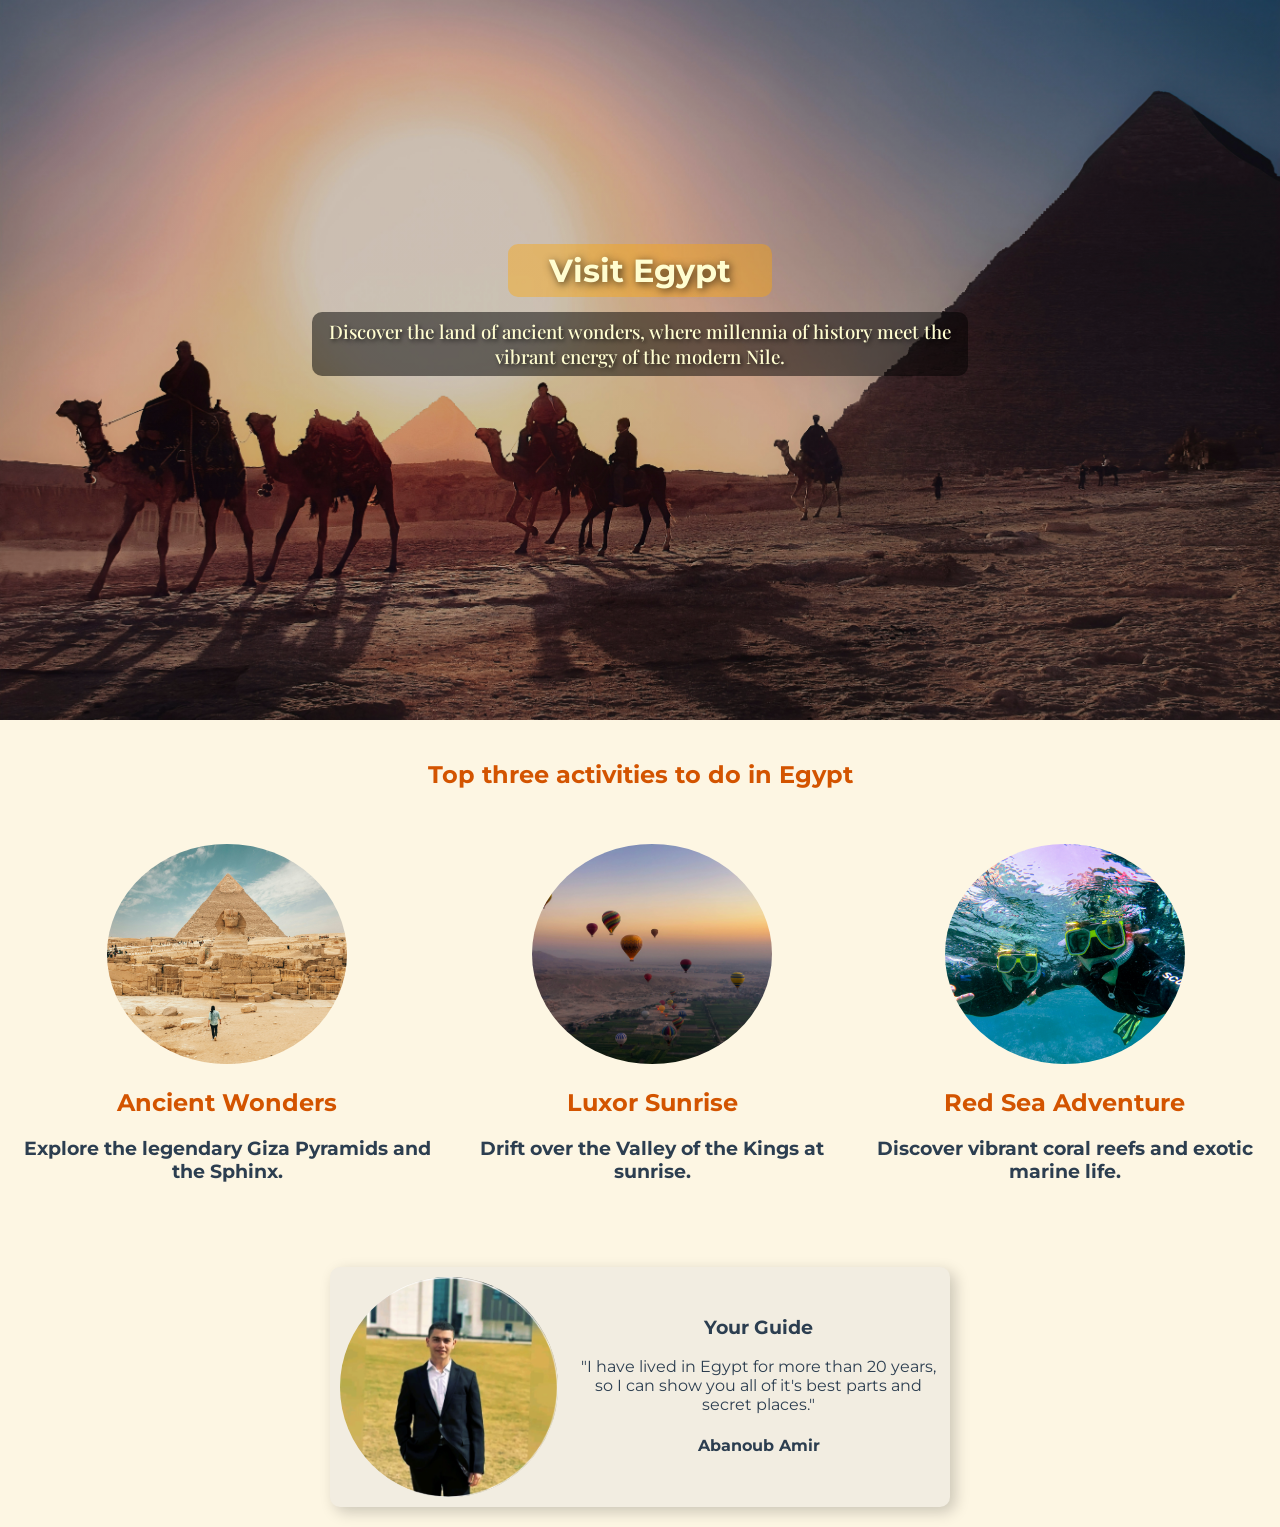
==== index.html @ 7bef9338 "Posted my project" ====
<!doctype html>
<html lang="en">

    <head>
        <meta charset="UTF-8">
        <meta name="viewport" content="width=device-width, initial-scale=1.0">
        <meta name="description" content="Discover the beauty of Egypt with local guide Abanoub Amir.">
        <link rel="stylesheet" href="css/styles.css">
        <title>Explore Egypt | Local Travel Guide</title>
    </head>

    <body>

        <div id="hero">
            <div id="content-wrapper">
                <h1 id="hero-title">Visit Egypt</h1>
                <h3 id="hero-subtitle">Discover the land of ancient wonders, where millennia of history meet the vibrant energy of the modern Nile.</h3>
            </div>
        </div>

     
        <div id="activities">
            <h2 id="activities-header">Top three activities to do in Egypt</h2>

            <div id="activities-wrapper">
                <div class="activity-card">
                    <img class="img" src="images/pyramids.jpg" alt="Pyramids of Giza">
                    <h2>Ancient Wonders</h2>
                    <h3>Explore the legendary Giza Pyramids and the Sphinx.</h3>
                </div>

                <div class="activity-card">
                    <img class="img" src="images/hot-ballon.jpg" alt="Hot air ballon flying in the sky of Aswan">
                    <h2>Luxor Sunrise</h2>
                    <h3>Drift over the Valley of the Kings at sunrise.</h3>
                </div>

                <div class="activity-card">
                    <img class="img" src="images/snorkling.jpg" alt="Two people snorkling in dahab Egypt">
                    <h2>Red Sea Adventure</h2>
                    <h3>Discover vibrant coral reefs and exotic marine life.</h3>
                </div>
            </div>
        </div>

        <div id="profile-card">
            <img class="img" src="images/Abanoub Amir.png" alt="Personal Photo">
            <div id="guide-box">
                <h3>Your Guide</h3>
                <p>"I have lived in Egypt for more than 20 years, so I can show you all of it's best parts and secret places."</p>
                <h4>Abanoub Amir</h4>
            </div>
        </div>

    </body>
</html>
---- css/styles.css ----
@font-face {
        font-family: Montserrat;
        src: url(../fonts/Montserrat/Montserrat-VariableFont_wght.ttf);
    }

    @font-face {
        font-family: Playfair;
        src: url(../fonts/Playfair_Display/PlayfairDisplay-VariableFont_wght.ttf);
    }

    body {
        margin: 0px;
        font-family: Montserrat;
        color: #2C3E50;
        background-color: #FDF6E3;
    }

    h2 {
        color: #D35400; 
    }


    #hero {
        background: linear-gradient(rgba(0, 0, 0, 0.2), rgba(0, 0, 0, 0.2)), url(../images/Egypt.jpg); /* Creates a semi-transparent black overlay using a gradient from black to black with 20% opacity. This darkens the background image slightly, improving contrast and making foreground text easier to read. */ 
        background-size: cover;
        background-position: center;
        width: 100%;     
        min-height: 80vh; /* Hero  section will be at least 80% of the screen height. If it's content is small, it will stretch to 80%. But if it's content is huge, it will expand further so nothing gets cut off */
        color: #FFFDD0;
        display: flex;
        flex-direction: column;
        justify-content: center; 
        align-items: center;    
    }

    #content-wrapper {
        text-align: center;   
    }

    #hero-title {
        padding: 7px;
        margin: 0 auto;
        width: 90%; /* Hero always try to take 90% of the parent container width, this is important when we try to display it on mobile/tablets to be displayed in beautiful way */
        max-width: 250px; /* Hero tries to take 90% of the screen width but it's limited to 250px , this is important for large screens to be displayed in beautiful way */
        text-shadow: 2px 2px 8px rgba(0, 0, 0, 0.7); /* last value Opacity: This determines how much of the background "blends with the object shadow" */
        background-color: rgba(255, 165, 0, 0.4); /* last value Opacity: This determines how much of the background "blends with the object background" */
        border-radius: 10px;
        margin-bottom: 15px;
        font-family: Montserrat;
    }

    #hero-subtitle {
        padding: 7px;
        margin: 0 auto 100px auto;
        width: 90%;
        max-width: 700px;
        text-shadow: 2px 2px 4px rgba(0, 0, 0, 0.7); 
        font-weight: 500;
        background-color: rgba(0, 0, 0, 0.5);
        border-radius: 10px;
        font-family: Playfair;
    }

    #activities {
        background-color:#FDF6E3;
        text-align: center;          
        padding: 0px;
    }

    #activities-header {
        margin: 40px auto;
        width: 94%;
        max-width: 500px;
    }

    #activities-wrapper {
        display: flex;
        justify-content: space-around;
        align-items: center;
        margin-bottom: 50px;
        gap: 10px; /* Similar to using margins to create space between elements, but gap is applied to the parent container and automatically adds spacing between all flex children, whereas margins must be applied to individual children to create spacing between them. */
    }

    .activity-card {
        padding: 15px; 
    }

    .img {
        width: 240px;
        height: 220px;
        border-radius: 50%;
        object-fit: cover;
    }

    #profile-card {
        display: flex;
        justify-content: center;
        align-items: center;
        text-align: center;
        margin: 20px auto;
        width: 95%;
        max-width: 600px; 
        border-radius: 10px;
        background-color: #F2EDE1;
        box-shadow: 5px 5px 15px rgba(0, 0, 0, 0.2);
        padding: 10px;
        
        /* 
        - background-color: Starts at a value of light cream (#F2EDE1). After 0.15 seconds, the browser mathematically calculates and renders a perfect halfway color blend, before settling on its final rich sand value (#EADFC9) at exactly 0.3 seconds.
        - box-shadow: Starts at a value of a tight, faint shadow (5px blur with 0.2 opacity). After 0.15 seconds, it expands smoothly through a middle state, before easing to its final value of a deeper, wider shadow (30px blur with 0.4 opacity) at exactly 0.3 seconds.
        - transform: Starts at a value of 0px (flat on the screen). After 0.15 seconds, it utilizes the 'ease' curve to accelerate quickly through a vertical midpoint of 2px, before gently slowing down to cushion into its final value of a 4px uplift at exactly 0.3 seconds.
        */
        transition: background-color 0.3s ease, box-shadow 0.3s ease, transform 0.3s ease;
    }

    #guide-box {
        padding-left: 20px;
    }

    #profile-card:hover {
        background-color:#EADFC9;
        box-shadow: 10px 15px 30px rgba(0, 0, 0, 0.4); 
        transform: translateY(-4px); /* Moves the element 4px upward along the Y-axis */
    }

    /* @media(max-width: 768px) applies only when the viewport width is 768px or smaller. This breakpoint commonly targets tablets and mobile devices. */
    /* The properties defined here override previously declared values for the same elements, while all other properties continue to use their existing styles. */

    @media(max-width: 768px) {
        
        #hero{
            min-height: 40vh;
        }

        #hero-subtitle {
            font-size: 0.9rem;
        }

        #activities-wrapper {
            flex-direction: column;
        }

        #profile-card {
            flex-direction: column;
        }

        #guide-box {
            padding-left: 0;
            margin: 15px 5px 0px 5px;
        }

    }
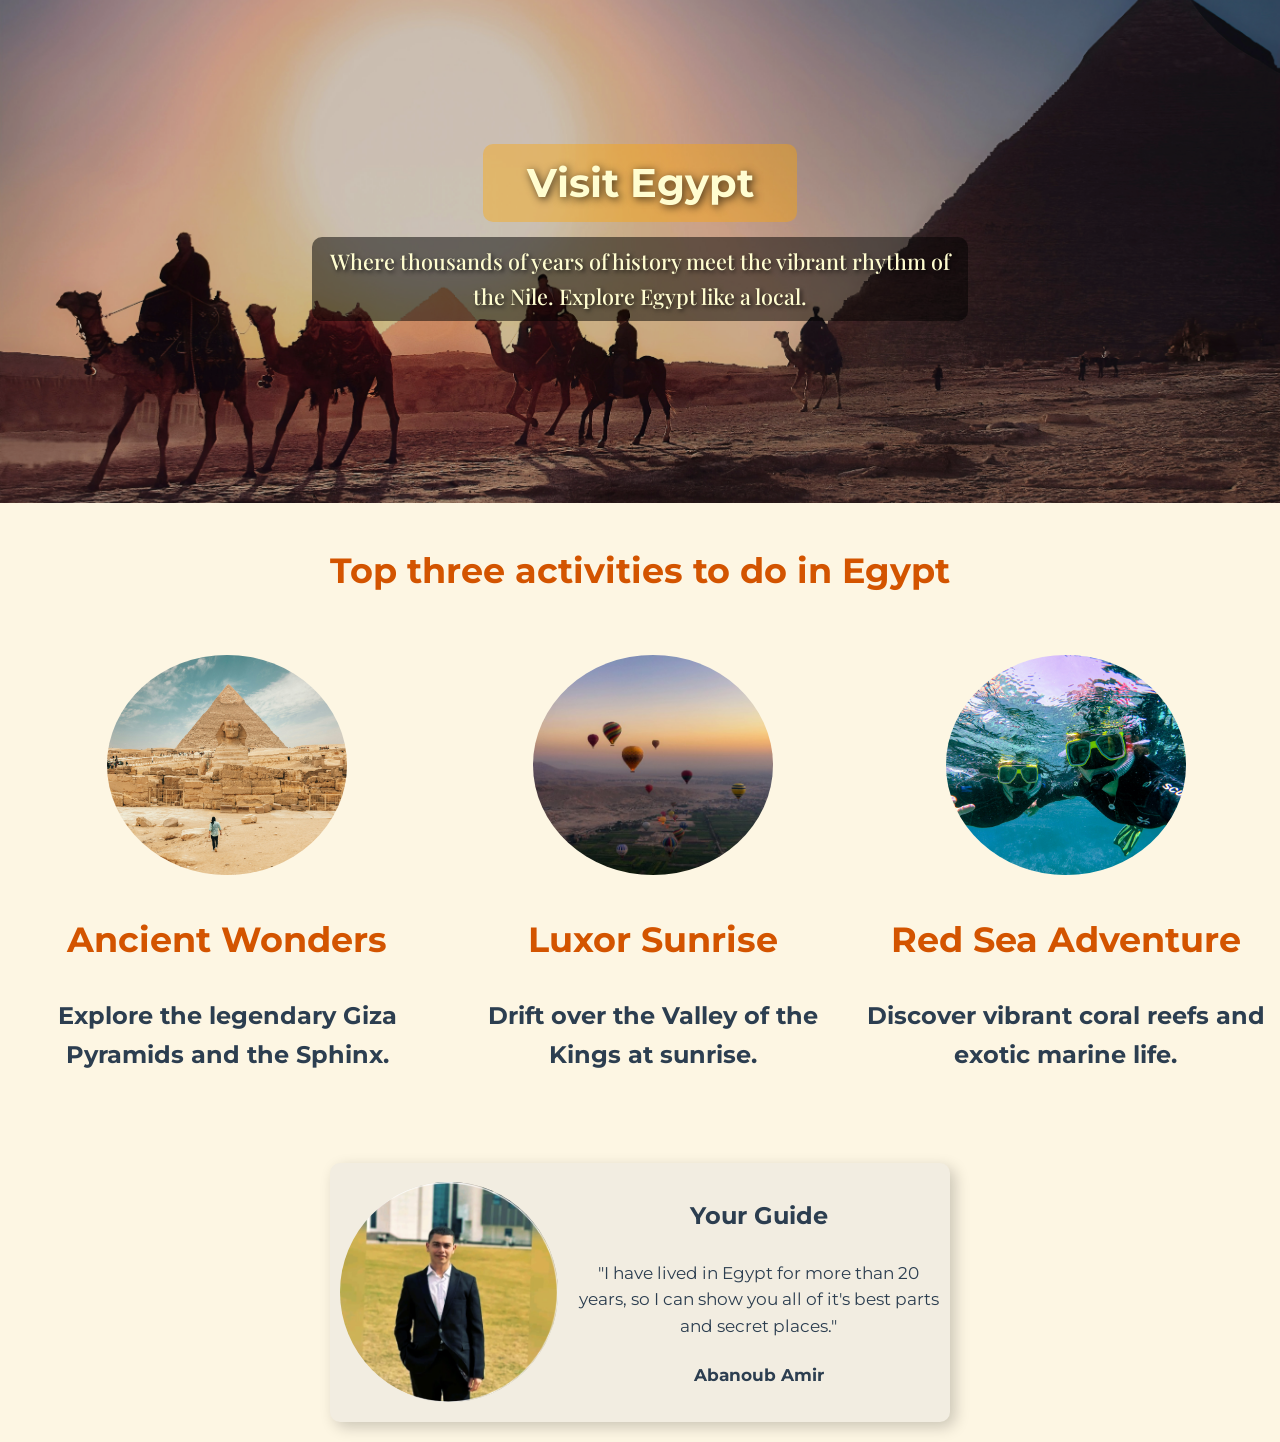
==== commit 581add67: "Update index.html" ====
--- a/index.html
+++ b/index.html
@@ -14,7 +14,7 @@
         <div id="hero">
             <div id="content-wrapper">
                 <h1 id="hero-title">Visit Egypt</h1>
-                <h3 id="hero-subtitle">Discover the land of ancient wonders, where millennia of history meet the vibrant energy of the modern Nile.</h3>
+                <h3 id="hero-subtitle">Where thousands of years of history meet the vibrant rhythm of the Nile. Explore Egypt like a local.</h3>
             </div>
         </div>
 
--- a/css/styles.css
+++ b/css/styles.css
@@ -14,24 +14,37 @@
         font-family: Montserrat;
         color: #2C3E50;
         background-color: #FDF6E3;
+        font-size: clamp(0.95rem, 0.3vw + 0.85rem, 1.05rem);
+        line-height: 1.6;
     }
 
     h2 {
         color: #D35400; 
+        font-size: clamp(1.65rem, 4vw + 0.5rem, 2.2rem);
     }
 
+    h3{
+        font-size: clamp(1.1rem, 2vw + 0.6rem, 1.5rem);
+        font-weight: 700;
+    }
+    
 
     #hero {
         background: linear-gradient(rgba(0, 0, 0, 0.2), rgba(0, 0, 0, 0.2)), url(../images/Egypt.jpg); /* Creates a semi-transparent black overlay using a gradient from black to black with 20% opacity. This darkens the background image slightly, improving contrast and making foreground text easier to read. */ 
-        background-size: cover;
+        background-size: cover; /* Forces the image width to fit the screen 100% */
         background-position: center;
+
+        padding: clamp(15px, 3vw, 65px) 0;
+        aspect-ratio: 3 / 1;
         width: 100%;     
-        min-height: 80vh; /* Hero  section will be at least 80% of the screen height. If it's content is small, it will stretch to 80%. But if it's content is huge, it will expand further so nothing gets cut off */
+
+        /* min-height: 80vh; Hero  section will be at least 80% of the screen height. If it's content is small, it will stretch to 80%. But if it's content is huge, it will expand further so nothing gets cut off */
         color: #FFFDD0;
         display: flex;
         flex-direction: column;
         justify-content: center; 
         align-items: center;    
+
     }
 
     #content-wrapper {
@@ -41,8 +54,9 @@
     #hero-title {
         padding: 7px;
         margin: 0 auto;
+        font-size: clamp(1.9rem, 5vw + 0.8rem, 2.5rem);
         width: 90%; /* Hero always try to take 90% of the parent container width, this is important when we try to display it on mobile/tablets to be displayed in beautiful way */
-        max-width: 250px; /* Hero tries to take 90% of the screen width but it's limited to 250px , this is important for large screens to be displayed in beautiful way */
+        max-width: 300px; /* Hero tries to take 90% of the screen width but it's limited to 250px , this is important for large screens to be displayed in beautiful way */
         text-shadow: 2px 2px 8px rgba(0, 0, 0, 0.7); /* last value Opacity: This determines how much of the background "blends with the object shadow" */
         background-color: rgba(255, 165, 0, 0.4); /* last value Opacity: This determines how much of the background "blends with the object background" */
         border-radius: 10px;
@@ -52,7 +66,8 @@
 
     #hero-subtitle {
         padding: 7px;
-        margin: 0 auto 100px auto;
+        margin: 0 auto clamp(10px, 3vw, 40px) auto;
+        font-size: clamp(0.85rem, 4vw, 1.35rem);
         width: 90%;
         max-width: 700px;
         text-shadow: 2px 2px 4px rgba(0, 0, 0, 0.7); 
@@ -71,7 +86,7 @@
     #activities-header {
         margin: 40px auto;
         width: 94%;
-        max-width: 500px;
+        max-width: 800px;
     }
 
     #activities-wrapper {
@@ -124,21 +139,20 @@
         transform: translateY(-4px); /* Moves the element 4px upward along the Y-axis */
     }
 
+    
     /* @media(max-width: 768px) applies only when the viewport width is 768px or smaller. This breakpoint commonly targets tablets and mobile devices. */
     /* The properties defined here override previously declared values for the same elements, while all other properties continue to use their existing styles. */
 
     @media(max-width: 768px) {
-        
-        #hero{
-            min-height: 40vh;
-        }
 
-        #hero-subtitle {
-            font-size: 0.9rem;
+        #hero {            
+            aspect-ratio: 1.2 / 1; 
+            background-position: center 40%; 
         }
 
         #activities-wrapper {
             flex-direction: column;
+            gap: 35px;
         }
 
         #profile-card {
@@ -150,4 +164,14 @@
             margin: 15px 5px 0px 5px;
         }
 
+        .activity-card p, #guide-box p {
+            font-size: 0.95rem;
+            opacity: 0.9; /* Subtle opacity drop makes the bold black h3 jump out more */
+        }
     }
+
+    
+
+
+
+
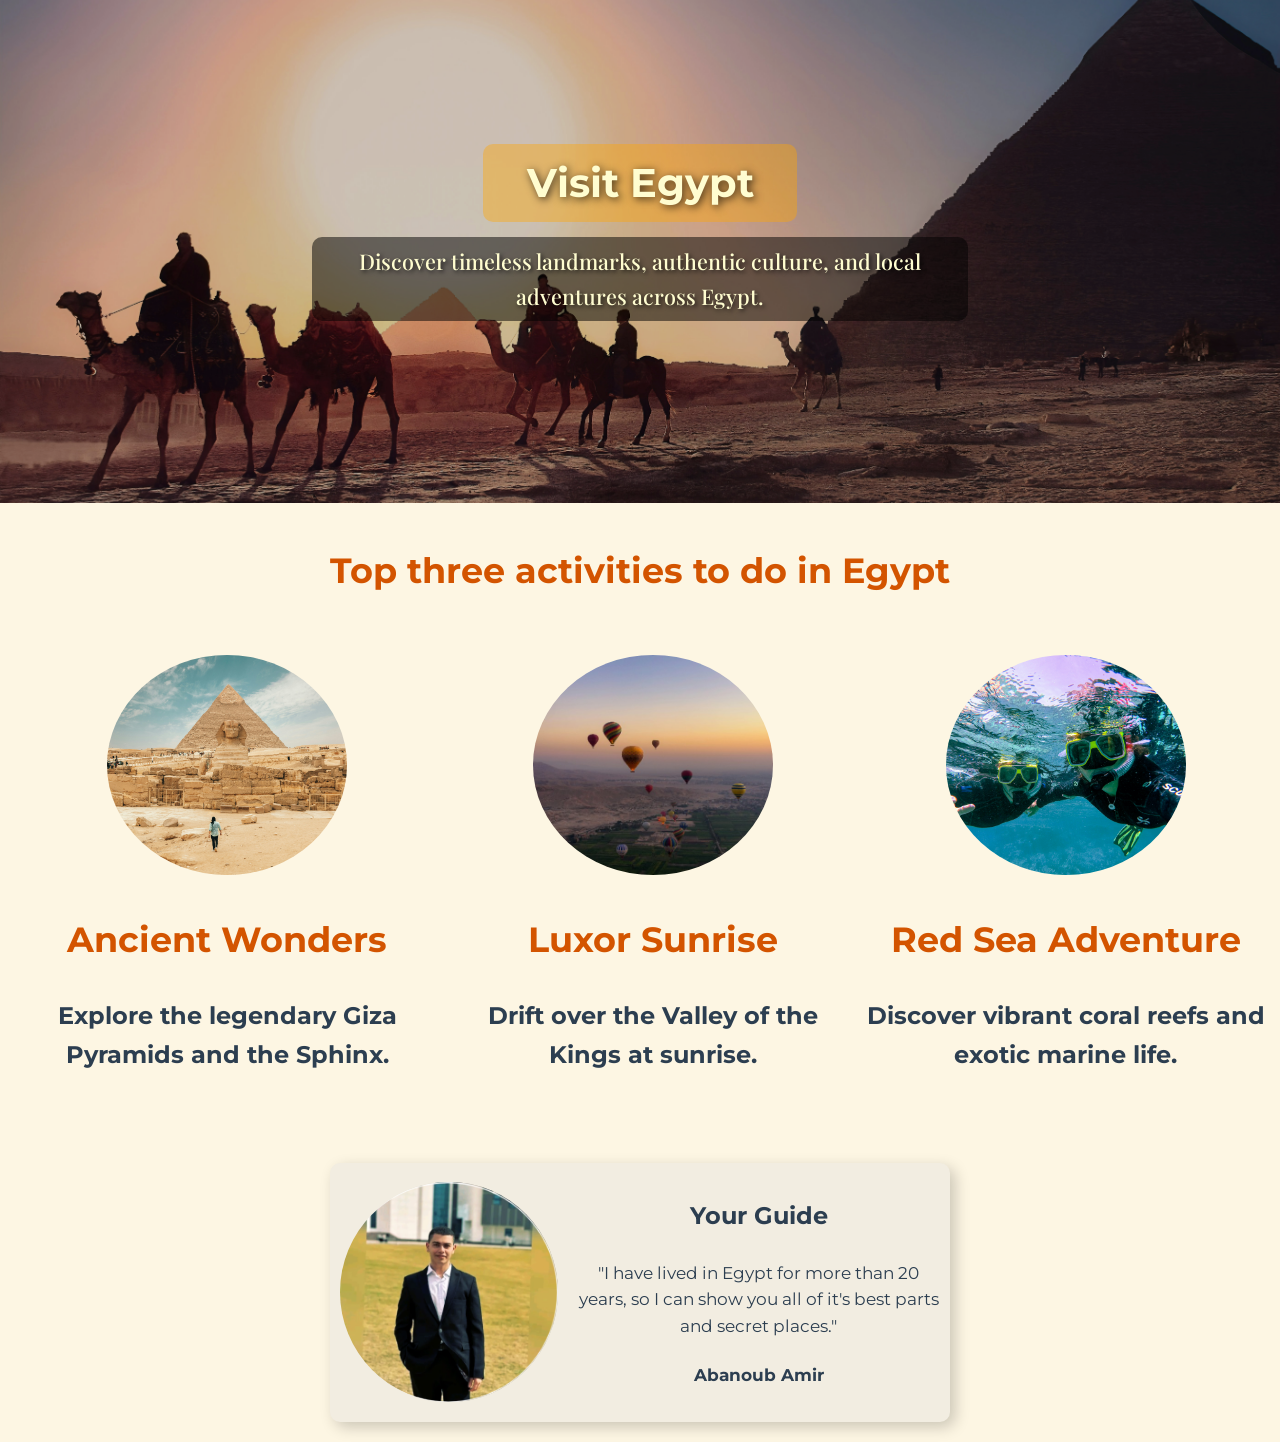
==== commit d68765ff: "Update index.html" ====
--- a/index.html
+++ b/index.html
@@ -14,7 +14,7 @@
         <div id="hero">
             <div id="content-wrapper">
                 <h1 id="hero-title">Visit Egypt</h1>
-                <h3 id="hero-subtitle">Where thousands of years of history meet the vibrant rhythm of the Nile. Explore Egypt like a local.</h3>
+                <h3 id="hero-subtitle">Discover timeless landmarks, authentic culture, and local adventures across Egypt.</h3>
             </div>
         </div>
 
